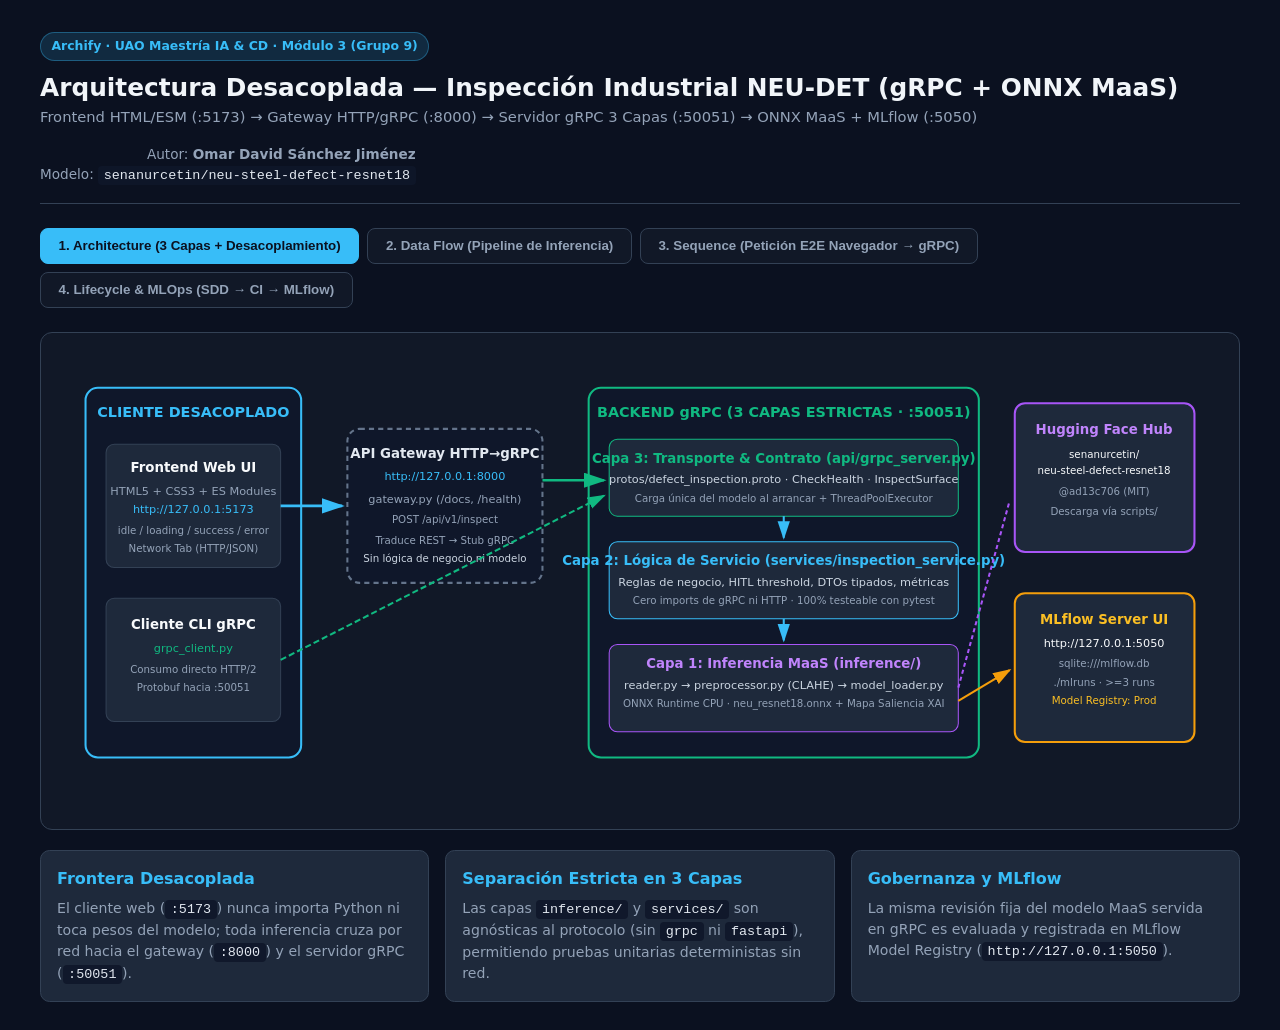
==== docs/arquitectura.html @ abeb5e05 "chore: initialize M3 decoupled gRPC + MaaS project structure" ====
<!DOCTYPE html>
<html lang="es">
<head>
  <meta charset="UTF-8" />
  <meta name="viewport" content="width=device-width, initial-scale=1.0" />
  <title>Archify — Arquitectura M3: Inspección Industrial NEU-DET (gRPC + MaaS)</title>
  <style>
    :root {
      --bg: #0b1120;
      --surface: #111827;
      --card: #1e293b;
      --border: #334155;
      --text: #f1f5f9;
      --muted: #94a3b8;
      --accent: #38bdf8;
      --grpc: #10b981;
      --mlflow: #f59e0b;
      --model: #a855f7;
    }
    * { box-sizing: border-box; margin: 0; padding: 0; }
    body {
      font-family: system-ui, -apple-system, BlinkMacSystemFont, "Segoe UI", Roboto, sans-serif;
      background: var(--bg);
      color: var(--text);
      line-height: 1.5;
      padding: 2rem;
    }
    header {
      max-width: 1200px;
      margin: 0 auto 1.5rem;
      display: flex;
      flex-wrap: wrap;
      justify-content: space-between;
      align-items: center;
      gap: 1rem;
      border-bottom: 1px solid var(--border);
      padding-bottom: 1rem;
    }
    .badge {
      display: inline-block;
      padding: 0.25rem 0.65rem;
      border-radius: 999px;
      font-size: 0.78rem;
      font-weight: 600;
      background: rgba(56, 189, 248, 0.15);
      color: var(--accent);
      border: 1px solid rgba(56, 189, 248, 0.35);
    }
    .tabs {
      max-width: 1200px;
      margin: 0 auto 1.5rem;
      display: flex;
      gap: 0.5rem;
      flex-wrap: wrap;
    }
    .tab-btn {
      background: var(--surface);
      color: var(--muted);
      border: 1px solid var(--border);
      padding: 0.6rem 1.1rem;
      border-radius: 0.5rem;
      cursor: pointer;
      font-weight: 600;
      transition: all 0.2s;
    }
    .tab-btn.active, .tab-btn:hover {
      background: var(--accent);
      color: #0b1120;
      border-color: var(--accent);
    }
    main {
      max-width: 1200px;
      margin: 0 auto;
    }
    .view-panel { display: none; }
    .view-panel.active { display: block; }
    .diagram-box {
      background: var(--surface);
      border: 1px solid var(--border);
      border-radius: 0.75rem;
      padding: 1.5rem;
      overflow-x: auto;
    }
    .grid-3 {
      display: grid;
      grid-template-columns: repeat(auto-fit, minmax(270px, 1fr));
      gap: 1rem;
      margin-top: 1.25rem;
    }
    .card {
      background: var(--card);
      border: 1px solid var(--border);
      border-radius: 0.6rem;
      padding: 1rem;
    }
    .card h3 { font-size: 1rem; margin-bottom: 0.4rem; color: var(--accent); }
    .card p, .card li { font-size: 0.88rem; color: var(--muted); }
    .card ul { padding-left: 1.1rem; margin-top: 0.35rem; }
    code {
      background: rgba(15, 23, 42, 0.9);
      padding: 0.12rem 0.35rem;
      border-radius: 0.25rem;
      color: #e2e8f0;
      font-size: 0.84rem;
    }
    svg text { font-family: system-ui, -apple-system, sans-serif; }
  </style>
</head>
<body>
  <header>
    <div>
      <span class="badge">Archify · UAO Maestría IA &amp; CD · Módulo 3 (Grupo 9)</span>
      <h1 style="margin-top:0.5rem;font-size:1.55rem;">Arquitectura Desacoplada — Inspección Industrial NEU-DET (gRPC + ONNX MaaS)</h1>
      <p style="color:var(--muted);font-size:0.92rem;">Frontend HTML/ESM (:5173) → Gateway HTTP/gRPC (:8000) → Servidor gRPC 3 Capas (:50051) → ONNX MaaS + MLflow (:5050)</p>
    </div>
    <div style="text-align:right;font-size:0.85rem;color:var(--muted);">
      <div>Autor: <strong>Omar David Sánchez Jiménez</strong></div>
      <div>Modelo: <code>senanurcetin/neu-steel-defect-resnet18</code></div>
    </div>
  </header>

  <nav class="tabs" aria-label="Vistas Archify">
    <button class="tab-btn active" onclick="showTab('architecture', this)">1. Architecture (3 Capas + Desacoplamiento)</button>
    <button class="tab-btn" onclick="showTab('dataflow', this)">2. Data Flow (Pipeline de Inferencia)</button>
    <button class="tab-btn" onclick="showTab('sequence', this)">3. Sequence (Petición E2E Navegador → gRPC)</button>
    <button class="tab-btn" onclick="showTab('lifecycle', this)">4. Lifecycle &amp; MLOps (SDD → CI → MLflow)</button>
  </nav>

  <main>
    <!-- TAB 1: ARCHITECTURE -->
    <section id="architecture" class="view-panel active">
      <div class="diagram-box">
        <svg viewBox="0 0 1120 430" width="100%" height="auto" role="img" aria-label="Diagrama de Arquitectura de Capas">
          <defs>
            <marker id="arrow" markerWidth="10" markerHeight="10" refX="8" refY="3" orient="auto">
              <path d="M0,0 L0,6 L9,3 z" fill="#38bdf8" />
            </marker>
            <marker id="arrow-grpc" markerWidth="10" markerHeight="10" refX="8" refY="3" orient="auto">
              <path d="M0,0 L0,6 L9,3 z" fill="#10b981" />
            </marker>
            <marker id="arrow-ml" markerWidth="10" markerHeight="10" refX="8" refY="3" orient="auto">
              <path d="M0,0 L0,6 L9,3 z" fill="#f59e0b" />
            </marker>
          </defs>

          <!-- Zone Boxes -->
          <rect x="20" y="30" width="210" height="360" rx="12" fill="#0f172a" stroke="#38bdf8" stroke-width="2" />
          <text x="125" y="58" text-anchor="middle" fill="#38bdf8" font-weight="700" font-size="14">CLIENTE DESACOPLADO</text>
          <rect x="40" y="85" width="170" height="120" rx="8" fill="#1e293b" stroke="#334155" />
          <text x="125" y="112" text-anchor="middle" fill="#f8fafc" font-weight="700" font-size="13">Frontend Web UI</text>
          <text x="125" y="134" text-anchor="middle" fill="#94a3b8" font-size="11">HTML5 + CSS3 + ES Modules</text>
          <text x="125" y="152" text-anchor="middle" fill="#38bdf8" font-size="11">http://127.0.0.1:5173</text>
          <text x="125" y="172" text-anchor="middle" fill="#94a3b8" font-size="10">idle / loading / success / error</text>
          <text x="125" y="190" text-anchor="middle" fill="#94a3b8" font-size="10">Network Tab (HTTP/JSON)</text>

          <rect x="40" y="235" width="170" height="120" rx="8" fill="#1e293b" stroke="#334155" />
          <text x="125" y="265" text-anchor="middle" fill="#f8fafc" font-weight="700" font-size="13">Cliente CLI gRPC</text>
          <text x="125" y="287" text-anchor="middle" fill="#10b981" font-size="11">grpc_client.py</text>
          <text x="125" y="308" text-anchor="middle" fill="#94a3b8" font-size="10">Consumo directo HTTP/2</text>
          <text x="125" y="325" text-anchor="middle" fill="#94a3b8" font-size="10">Protobuf hacia :50051</text>

          <!-- Gateway Bridge -->
          <rect x="275" y="70" width="190" height="150" rx="12" fill="#0f172a" stroke="#64748b" stroke-dasharray="5,4" stroke-width="2" />
          <text x="370" y="98" text-anchor="middle" fill="#e2e8f0" font-weight="700" font-size="13">API Gateway HTTP→gRPC</text>
          <text x="370" y="120" text-anchor="middle" fill="#38bdf8" font-size="11">http://127.0.0.1:8000</text>
          <text x="370" y="142" text-anchor="middle" fill="#94a3b8" font-size="11">gateway.py (/docs, /health)</text>
          <text x="370" y="162" text-anchor="middle" fill="#94a3b8" font-size="10">POST /api/v1/inspect</text>
          <text x="370" y="182" text-anchor="middle" fill="#94a3b8" font-size="10">Traduce REST → Stub gRPC</text>
          <text x="370" y="200" text-anchor="middle" fill="#cbd5e1" font-size="10">Sin lógica de negocio ni modelo</text>

          <!-- Backend 3 Layers -->
          <rect x="510" y="30" width="380" height="360" rx="12" fill="#0f172a" stroke="#10b981" stroke-width="2" />
          <text x="700" y="58" text-anchor="middle" fill="#10b981" font-weight="700" font-size="14">BACKEND gRPC (3 CAPAS ESTRICTAS · :50051)</text>

          <rect x="530" y="80" width="340" height="75" rx="8" fill="#1e293b" stroke="#10b981" />
          <text x="700" y="103" text-anchor="middle" fill="#10b981" font-weight="700" font-size="13">Capa 3: Transporte &amp; Contrato (api/grpc_server.py)</text>
          <text x="700" y="123" text-anchor="middle" fill="#cbd5e1" font-size="11">protos/defect_inspection.proto · CheckHealth · InspectSurface</text>
          <text x="700" y="141" text-anchor="middle" fill="#94a3b8" font-size="10">Carga única del modelo al arrancar + ThreadPoolExecutor</text>

          <rect x="530" y="180" width="340" height="75" rx="8" fill="#1e293b" stroke="#38bdf8" />
          <text x="700" y="203" text-anchor="middle" fill="#38bdf8" font-weight="700" font-size="13">Capa 2: Lógica de Servicio (services/inspection_service.py)</text>
          <text x="700" y="223" text-anchor="middle" fill="#cbd5e1" font-size="11">Reglas de negocio, HITL threshold, DTOs tipados, métricas</text>
          <text x="700" y="241" text-anchor="middle" fill="#94a3b8" font-size="10">Cero imports de gRPC ni HTTP · 100% testeable con pytest</text>

          <rect x="530" y="280" width="340" height="85" rx="8" fill="#1e293b" stroke="#a855f7" />
          <text x="700" y="303" text-anchor="middle" fill="#c084fc" font-weight="700" font-size="13">Capa 1: Inferencia MaaS (inference/)</text>
          <text x="700" y="323" text-anchor="middle" fill="#cbd5e1" font-size="11">reader.py → preprocessor.py (CLAHE) → model_loader.py</text>
          <text x="700" y="341" text-anchor="middle" fill="#94a3b8" font-size="10">ONNX Runtime CPU · neu_resnet18.onnx + Mapa Saliencia XAI</text>

          <!-- External MaaS & MLflow -->
          <rect x="925" y="45" width="175" height="145" rx="10" fill="#1e293b" stroke="#a855f7" stroke-width="2" />
          <text x="1012" y="75" text-anchor="middle" fill="#c084fc" font-weight="700" font-size="13">Hugging Face Hub</text>
          <text x="1012" y="98" text-anchor="middle" fill="#f8fafc" font-size="10">senanurcetin/</text>
          <text x="1012" y="114" text-anchor="middle" fill="#f8fafc" font-size="10">neu-steel-defect-resnet18</text>
          <text x="1012" y="134" text-anchor="middle" fill="#94a3b8" font-size="10">@ad13c706 (MIT)</text>
          <text x="1012" y="154" text-anchor="middle" fill="#94a3b8" font-size="10">Descarga vía scripts/</text>

          <rect x="925" y="230" width="175" height="145" rx="10" fill="#1e293b" stroke="#f59e0b" stroke-width="2" />
          <text x="1012" y="260" text-anchor="middle" fill="#fbbf24" font-weight="700" font-size="13">MLflow Server UI</text>
          <text x="1012" y="282" text-anchor="middle" fill="#f8fafc" font-size="11">http://127.0.0.1:5050</text>
          <text x="1012" y="302" text-anchor="middle" fill="#94a3b8" font-size="10">sqlite:///mlflow.db</text>
          <text x="1012" y="320" text-anchor="middle" fill="#94a3b8" font-size="10">./mlruns · >=3 runs</text>
          <text x="1012" y="338" text-anchor="middle" fill="#fbbf24" font-size="10">Model Registry: Prod</text>

          <!-- Arrows -->
          <line x1="210" y1="145" x2="270" y2="145" stroke="#38bdf8" stroke-width="2.5" marker-end="url(#arrow)" />
          <line x1="465" y1="120" x2="525" y2="120" stroke="#10b981" stroke-width="2.5" marker-end="url(#arrow-grpc)" />
          <line x1="210" y1="295" x2="525" y2="135" stroke="#10b981" stroke-width="2" stroke-dasharray="6,3" marker-end="url(#arrow-grpc)" />
          <line x1="700" y1="155" x2="700" y2="176" stroke="#38bdf8" stroke-width="2" marker-end="url(#arrow)" />
          <line x1="700" y1="255" x2="700" y2="276" stroke="#38bdf8" stroke-width="2" marker-end="url(#arrow)" />
          <line x1="870" y1="322" x2="920" y2="140" stroke="#a855f7" stroke-width="2" stroke-dasharray="4,3" />
          <line x1="870" y1="335" x2="920" y2="305" stroke="#f59e0b" stroke-width="2" marker-end="url(#arrow-ml)" />
        </svg>
      </div>
      <div class="grid-3">
        <div class="card">
          <h3>Frontera Desacoplada</h3>
          <p>El cliente web (<code>:5173</code>) nunca importa Python ni toca pesos del modelo; toda inferencia cruza por red hacia el gateway (<code>:8000</code>) y el servidor gRPC (<code>:50051</code>).</p>
        </div>
        <div class="card">
          <h3>Separación Estricta en 3 Capas</h3>
          <p>Las capas <code>inference/</code> y <code>services/</code> son agnósticas al protocolo (sin <code>grpc</code> ni <code>fastapi</code>), permitiendo pruebas unitarias deterministas sin red.</p>
        </div>
        <div class="card">
          <h3>Gobernanza y MLflow</h3>
          <p>La misma revisión fija del modelo MaaS servida en gRPC es evaluada y registrada en MLflow Model Registry (<code>http://127.0.0.1:5050</code>).</p>
        </div>
      </div>
    </section>

    <!-- TAB 2: DATA FLOW -->
    <section id="dataflow" class="view-panel">
      <div class="diagram-box">
        <svg viewBox="0 0 1120 260" width="100%" height="auto" role="img" aria-label="Flujo de Datos del Tensor">
          <defs>
            <marker id="arrow2" markerWidth="10" markerHeight="10" refX="8" refY="3" orient="auto">
              <path d="M0,0 L0,6 L9,3 z" fill="#38bdf8" />
            </marker>
          </defs>
          <rect x="20" y="65" width="155" height="120" rx="8" fill="#1e293b" stroke="#38bdf8" />
          <text x="97" y="95" text-anchor="middle" fill="#f8fafc" font-weight="700" font-size="12">1. Ingesta Bytes</text>
          <text x="97" y="118" text-anchor="middle" fill="#94a3b8" font-size="10">PNG/JPG/BMP</text>
          <text x="97" y="138" text-anchor="middle" fill="#94a3b8" font-size="10">Validación MIME</text>
          <text x="97" y="158" text-anchor="middle" fill="#38bdf8" font-size="10">read_industrial_image</text>

          <rect x="205" y="65" width="175" height="120" rx="8" fill="#1e293b" stroke="#38bdf8" />
          <text x="292" y="95" text-anchor="middle" fill="#f8fafc" font-weight="700" font-size="12">2. Preprocesamiento</text>
          <text x="292" y="118" text-anchor="middle" fill="#94a3b8" font-size="10">CLAHE opcional (2.0)</text>
          <text x="292" y="138" text-anchor="middle" fill="#94a3b8" font-size="10">Resize 224×224 RGB</text>
          <text x="292" y="158" text-anchor="middle" fill="#38bdf8" font-size="10">[1,3,224,224] float32</text>

          <rect x="410" y="65" width="175" height="120" rx="8" fill="#1e293b" stroke="#a855f7" />
          <text x="497" y="95" text-anchor="middle" fill="#c084fc" font-weight="700" font-size="12">3. Inferencia ONNX</text>
          <text x="497" y="118" text-anchor="middle" fill="#94a3b8" font-size="10">ResNet-18 CPU FP32</text>
          <text x="497" y="138" text-anchor="middle" fill="#94a3b8" font-size="10">Session precargada</text>
          <text x="497" y="158" text-anchor="middle" fill="#c084fc" font-size="10">Logits (1, 6)</text>

          <rect x="615" y="65" width="210" height="120" rx="8" fill="#1e293b" stroke="#10b981" />
          <text x="720" y="95" text-anchor="middle" fill="#10b981" font-weight="700" font-size="12">4. Postproceso &amp; HITL</text>
          <text x="720" y="118" text-anchor="middle" fill="#94a3b8" font-size="10">Softmax + Top-6 Scores</text>
          <text x="720" y="138" text-anchor="middle" fill="#94a3b8" font-size="10">Mapa Saliencia + ROI BBox</text>
          <text x="720" y="158" text-anchor="middle" fill="#10b981" font-size="10">Umbral → Estado HITL</text>

          <rect x="855" y="65" width="240" height="120" rx="8" fill="#1e293b" stroke="#f59e0b" />
          <text x="975" y="95" text-anchor="middle" fill="#fbbf24" font-weight="700" font-size="12">5. Respuesta Protobuf/JSON</text>
          <text x="975" y="118" text-anchor="middle" fill="#94a3b8" font-size="10">InspectResponse gRPC</text>
          <text x="975" y="138" text-anchor="middle" fill="#94a3b8" font-size="10">Overlay PNG Base64 + ms</text>
          <text x="975" y="158" text-anchor="middle" fill="#fbbf24" font-size="10">Visualización Operario UI</text>

          <line x1="175" y1="125" x2="200" y2="125" stroke="#38bdf8" stroke-width="2" marker-end="url(#arrow2)" />
          <line x1="380" y1="125" x2="405" y2="125" stroke="#38bdf8" stroke-width="2" marker-end="url(#arrow2)" />
          <line x1="585" y1="125" x2="610" y2="125" stroke="#38bdf8" stroke-width="2" marker-end="url(#arrow2)" />
          <line x1="825" y1="125" x2="850" y2="125" stroke="#38bdf8" stroke-width="2" marker-end="url(#arrow2)" />
        </svg>
      </div>
    </section>

    <!-- TAB 3: SEQUENCE -->
    <section id="sequence" class="view-panel">
      <div class="diagram-box">
        <svg viewBox="0 0 1120 340" width="100%" height="auto" role="img" aria-label="Diagrama de Secuencia E2E">
          <defs>
            <marker id="seq-arrow" markerWidth="10" markerHeight="10" refX="8" refY="3" orient="auto">
              <path d="M0,0 L0,6 L9,3 z" fill="#38bdf8" />
            </marker>
            <marker id="seq-ret" markerWidth="10" markerHeight="10" refX="8" refY="3" orient="auto">
              <path d="M0,0 L0,6 L9,3 z" fill="#10b981" />
            </marker>
          </defs>
          <!-- Lifelines -->
          <g font-size="12" font-weight="700" text-anchor="middle">
            <rect x="45" y="20" width="150" height="36" rx="6" fill="#1e293b" stroke="#38bdf8" />
            <text x="120" y="43" fill="#38bdf8">Browser UI (:5173)</text>
            <line x1="120" y1="56" x2="120" y2="310" stroke="#334155" stroke-dasharray="4,4" />

            <rect x="275" y="20" width="160" height="36" rx="6" fill="#1e293b" stroke="#64748b" />
            <text x="355" y="43" fill="#f8fafc">HTTP Gateway (:8000)</text>
            <line x1="355" y1="56" x2="355" y2="310" stroke="#334155" stroke-dasharray="4,4" />

            <rect x="525" y="20" width="160" height="36" rx="6" fill="#1e293b" stroke="#10b981" />
            <text x="605" y="43" fill="#10b981">gRPC Server (:50051)</text>
            <line x1="605" y1="56" x2="605" y2="310" stroke="#334155" stroke-dasharray="4,4" />

            <rect x="775" y="20" width="150" height="36" rx="6" fill="#1e293b" stroke="#38bdf8" />
            <text x="850" y="43" fill="#cbd5e1">Service Layer</text>
            <line x1="850" y1="56" x2="850" y2="310" stroke="#334155" stroke-dasharray="4,4" />

            <rect x="975" y="20" width="120" height="36" rx="6" fill="#1e293b" stroke="#a855f7" />
            <text x="1035" y="43" fill="#c084fc">ONNX MaaS</text>
            <line x1="1035" y1="56" x2="1035" y2="310" stroke="#334155" stroke-dasharray="4,4" />
          </g>

          <!-- Messages -->
          <line x1="120" y1="90" x2="350" y2="90" stroke="#38bdf8" stroke-width="2" marker-end="url(#seq-arrow)" />
          <text x="235" y="82" text-anchor="middle" fill="#e2e8f0" font-size="11">1. POST /api/v1/inspect (multipart)</text>

          <line x1="355" y1="125" x2="600" y2="125" stroke="#38bdf8" stroke-width="2" marker-end="url(#seq-arrow)" />
          <text x="480" y="117" text-anchor="middle" fill="#e2e8f0" font-size="11">2. gRPC InspectSurface(InspectRequest)</text>

          <line x1="605" y1="160" x2="845" y2="160" stroke="#38bdf8" stroke-width="2" marker-end="url(#seq-arrow)" />
          <text x="725" y="152" text-anchor="middle" fill="#e2e8f0" font-size="11">3. inspect(bytes, threshold, clahe)</text>

          <line x1="850" y1="195" x2="1030" y2="195" stroke="#38bdf8" stroke-width="2" marker-end="url(#seq-arrow)" />
          <text x="940" y="187" text-anchor="middle" fill="#e2e8f0" font-size="11">4. run_onnx(tensor)</text>

          <line x1="1035" y1="225" x2="855" y2="225" stroke="#10b981" stroke-width="2" stroke-dasharray="4,2" marker-end="url(#seq-ret)" />
          <text x="945" y="218" text-anchor="middle" fill="#10b981" font-size="11">5. logits + heatmap</text>

          <line x1="850" y1="255" x2="610" y2="255" stroke="#10b981" stroke-width="2" stroke-dasharray="4,2" marker-end="url(#seq-ret)" />
          <text x="730" y="248" text-anchor="middle" fill="#10b981" font-size="11">6. InspectionResponseDTO</text>

          <line x1="605" y1="280" x2="360" y2="280" stroke="#10b981" stroke-width="2" stroke-dasharray="4,2" marker-end="url(#seq-ret)" />
          <text x="480" y="273" text-anchor="middle" fill="#10b981" font-size="11">7. InspectResponse (Protobuf)</text>

          <line x1="355" y1="305" x2="125" y2="305" stroke="#10b981" stroke-width="2" stroke-dasharray="4,2" marker-end="url(#seq-ret)" />
          <text x="240" y="298" text-anchor="middle" fill="#10b981" font-size="11">8. JSON HTTP 200 → Estado success</text>
        </svg>
      </div>
    </section>

    <!-- TAB 4: LIFECYCLE -->
    <section id="lifecycle" class="view-panel">
      <div class="grid-3">
        <div class="card">
          <h3>1. Kanban &amp; SDD (Spec-First)</h3>
          <ul>
            <li>Historia en GitHub Projects v2 con AC Given-When-Then y Fibonacci 1:1.</li>
            <li>Especificación en <code>specs/SPEC-NNN/</code> (<code>spec.md</code>, <code>plan.md</code>, <code>tasks.md</code>).</li>
            <li>Rama <code>feature/SPEC-NNN-*</code> desde <code>develop</code>.</li>
          </ul>
        </div>
        <div class="card">
          <h3>2. Implementación, QA &amp; PR</h3>
          <ul>
            <li>Código en <code>src/defect_inspector/</code> y pruebas sintéticas AAA en <code>tests/</code> (≥120 tests).</li>
            <li>Verificación estricta con <code>uv run ruff check .</code> y <code>uv run pytest -q</code>.</li>
            <li>Pull Request con plantilla oficial + <code>Closes #N</code> + revisión + merge a <code>develop</code>.</li>
          </ul>
        </div>
        <div class="card">
          <h3>3. Tracking MLflow &amp; Despliegue</h3>
          <ul>
            <li>Evaluación reproducible con <code>scripts/evaluar.py</code> hacia <code>http://127.0.0.1:5050</code>.</li>
            <li>Registro en Model Registry con versión y etapa <code>Production</code>.</li>
            <li>Contenedor CPU reproducible mediante <code>Dockerfile</code> (<code>uv</code> + <code>grpc</code> + <code>gateway</code>).</li>
          </ul>
        </div>
      </div>
    </section>
  </main>

  <script>
    function showTab(tabId, btn) {
      document.querySelectorAll('.view-panel').forEach(p => p.classList.remove('active'));
      document.querySelectorAll('.tab-btn').forEach(b => b.classList.remove('active'));
      document.getElementById(tabId).classList.add('active');
      btn.classList.add('active');
    }
  </script>
</body>
</html>
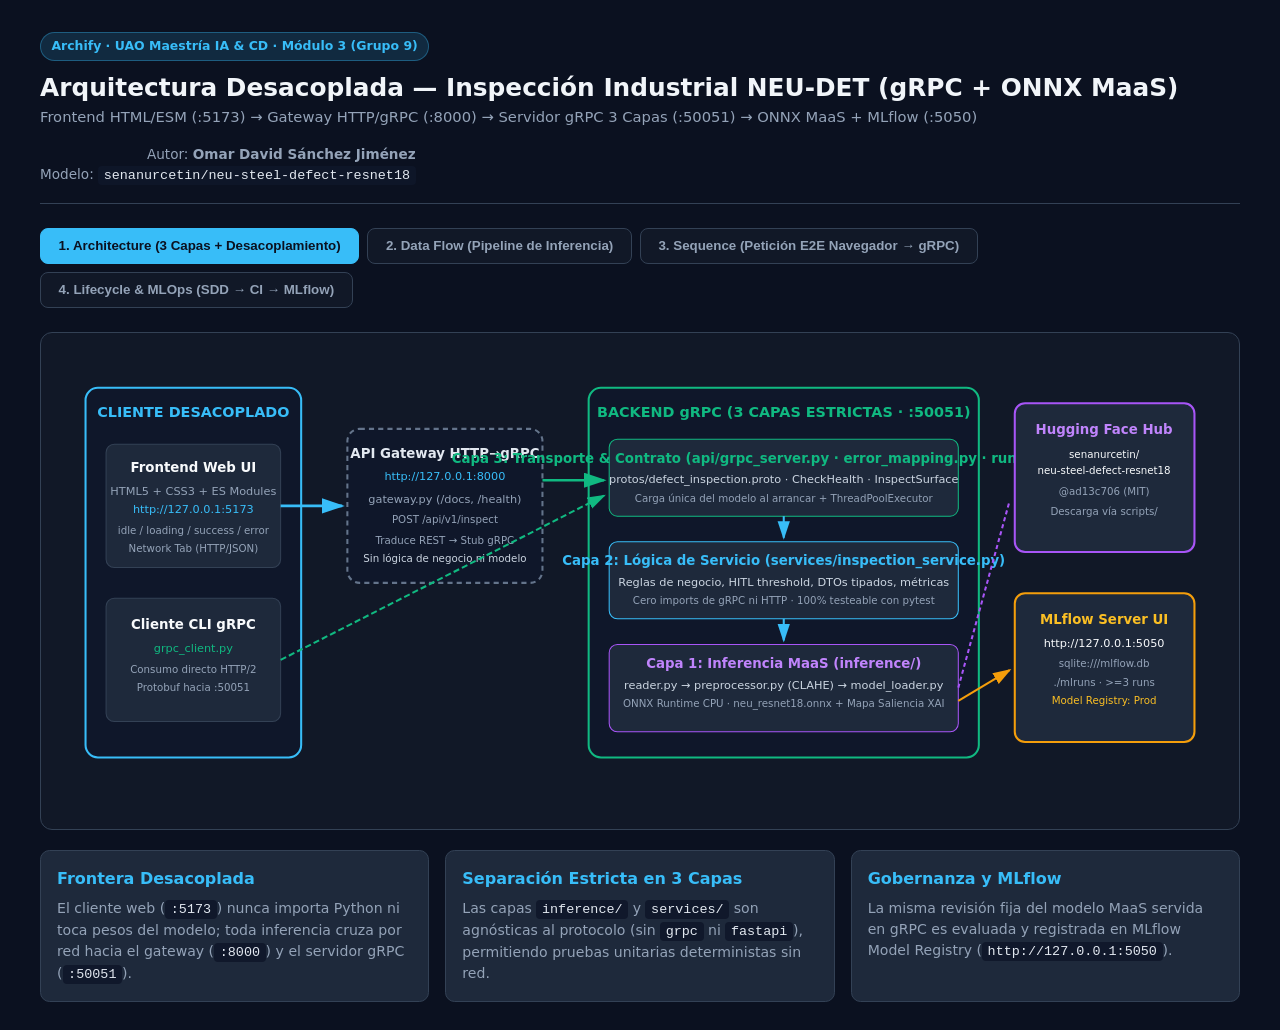
==== commit fd0d95f5: "docs(archify): synchronize interactive HTML architecture views and consistency tests" ====
--- a/docs/arquitectura.html
+++ b/docs/arquitectura.html
@@ -173,7 +173,7 @@
           <text x="700" y="58" text-anchor="middle" fill="#10b981" font-weight="700" font-size="14">BACKEND gRPC (3 CAPAS ESTRICTAS · :50051)</text>
 
           <rect x="530" y="80" width="340" height="75" rx="8" fill="#1e293b" stroke="#10b981" />
-          <text x="700" y="103" text-anchor="middle" fill="#10b981" font-weight="700" font-size="13">Capa 3: Transporte &amp; Contrato (api/grpc_server.py)</text>
+          <text x="700" y="103" text-anchor="middle" fill="#10b981" font-weight="700" font-size="13">Capa 3: Transporte &amp; Contrato (api/grpc_server.py · error_mapping.py · run_backend.py)</text>
           <text x="700" y="123" text-anchor="middle" fill="#cbd5e1" font-size="11">protos/defect_inspection.proto · CheckHealth · InspectSurface</text>
           <text x="700" y="141" text-anchor="middle" fill="#94a3b8" font-size="10">Carga única del modelo al arrancar + ThreadPoolExecutor</text>
 
